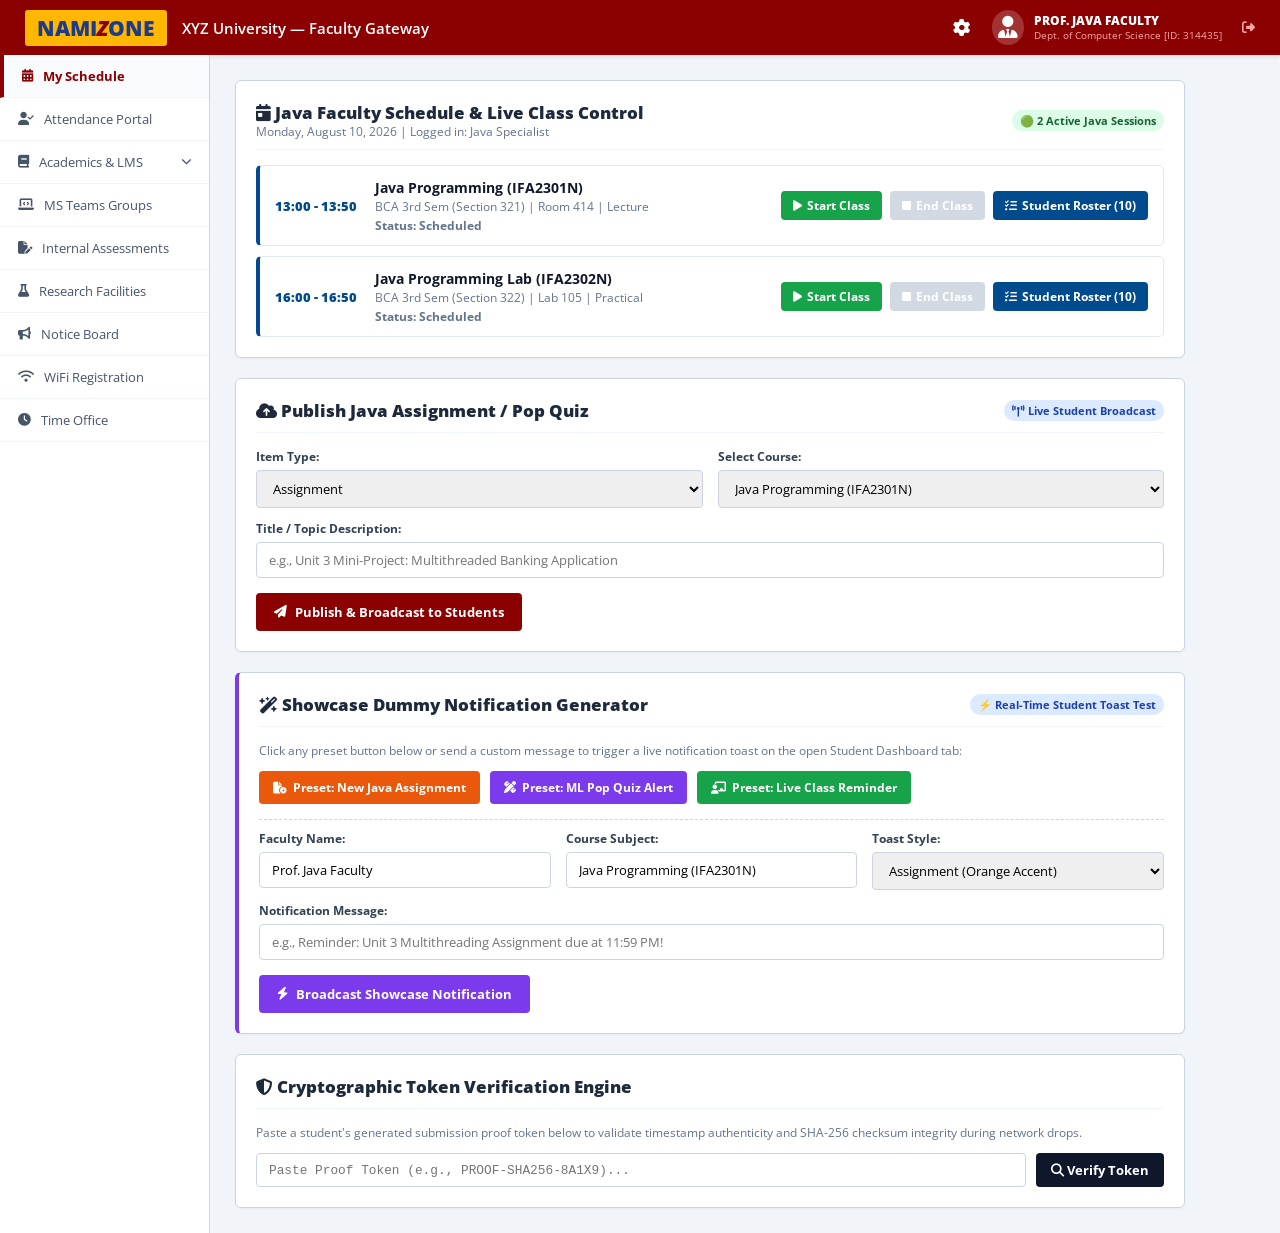
==== faculty-dashboard.html @ 03df03f0 "Initial commit: clean stable baseline" ====
<!DOCTYPE html>
<html lang="en">
<head>
    <meta charset="UTF-8">
    <meta name="viewport" content="width=device-width, initial-scale=1.0">
    <title>NAMIZONE - Faculty Portal</title>
    <link rel="stylesheet" href="faculty.css">
    <link href="https://fonts.googleapis.com/css2?family=Open+Sans:wght@400;600;700;800&display=swap" rel="stylesheet">
    <link rel="stylesheet" href="https://cdnjs.cloudflare.com/ajax/libs/font-awesome/6.4.0/css/all.min.css">
</head>
<body>

    <!-- TOP FACULTY HEADER -->
    <header class="top-header">
        <div class="header-left">
            <div class="logo-box">
                <h1 class="namizone-logo">NAMI<span class="lightning">Z</span>ONE</h1>
            </div>
            <div class="uni-name">XYZ University — Faculty Gateway</div>
        </div>

        <div class="header-right">
            <!-- GEAR ICON FOR DARK/NIGHT MODE TOGGLE -->
            <div class="nav-icon-badge" id="themeToggleBtn" onclick="toggleDarkMode()" title="Toggle Dark/Night Mode">
                <i class="fa-solid fa-gear" id="themeIcon"></i>
            </div>

            <div class="user-profile">
                <i class="fa-solid fa-user-tie staff-avatar"></i>
                <div class="user-info">
                    <span class="user-name">PROF. JAVA FACULTY</span>
                    <span class="user-sub">Dept. of Computer Science [ID: 314435]</span>
                </div>
                <i class="fa-solid fa-right-from-bracket logout-icon" onclick="logout()" title="Logout"></i>
            </div>
        </div>
    </header>

    <div class="faculty-app-layout">
        
        <!-- SIDEBAR NAVIGATION PANEL -->
        <aside class="sidebar">
            <ul class="nav-menu">
                <li class="nav-item active"><i class="fa-solid fa-calendar-days"></i> My Schedule</li>
                
                <!-- ATTENDANCE PORTAL MENU OPTION -->
                <li class="nav-item" onclick="openAttendanceModal('Java Programming (IFA2301N)')">
                    <i class="fa-solid fa-user-check"></i> Attendance Portal
                </li>

                <li class="nav-item dropdown">
                    <i class="fa-solid fa-book"></i> Academics & LMS <i class="fa-solid fa-chevron-down arrow"></i>
                </li>
                <li class="nav-item"><i class="fa-solid fa-laptop-code"></i> MS Teams Groups</li>
                <li class="nav-item"><i class="fa-solid fa-file-pen"></i> Internal Assessments</li>
                <li class="nav-item"><i class="fa-solid fa-flask"></i> Research Facilities</li>
                <li class="nav-item"><i class="fa-solid fa-bullhorn"></i> Notice Board</li>
                <li class="nav-item"><i class="fa-solid fa-wifi"></i> WiFi Registration</li>
                <li class="nav-item"><i class="fa-solid fa-clock"></i> Time Office</li>
            </ul>
        </aside>

        <!-- MAIN DASHBOARD CONTENT -->
        <main class="faculty-main-content">
            
            <!-- SECTION 1: TODAY'S TIMETABLE WITH START / END CLASS CONTROLS -->
            <section class="card timetable-card">
                <div class="card-header">
                    <div>
                        <h2><i class="fa-solid fa-calendar-day"></i> Java Faculty Schedule & Live Class Control</h2>
                        <span class="sub-heading">Monday, August 10, 2026 | Logged in: Java Specialist</span>
                    </div>
                    <span class="badge live">🟢 2 Active Java Sessions</span>
                </div>

                <div class="schedule-list">
                    <!-- Java Slot 1: Theory -->
                    <div class="schedule-item active-slot" id="slot-ifa2301n">
                        <div class="slot-time">13:00 - 13:50</div>
                        <div class="slot-details">
                            <strong>Java Programming (IFA2301N)</strong>
                            <span>BCA 3rd Sem (Section 321) | Room 414 | Lecture</span>
                            <span class="class-status-text" id="status-ifa2301n">Status: Scheduled</span>
                        </div>
                        <div class="slot-actions">
                            <button id="btn-start-ifa2301n" class="btn-class start" onclick="startClass('Java Programming (IFA2301N)', 'ifa2301n')">
                                <i class="fa-solid fa-play"></i> Start Class
                            </button>
                            <button id="btn-end-ifa2301n" class="btn-class end disabled" disabled onclick="endClass('Java Programming (IFA2301N)', 'ifa2301n')">
                                <i class="fa-solid fa-stop"></i> End Class
                            </button>
                            <button class="btn-class att-roster" onclick="openAttendanceModal('Java Programming (IFA2301N)')">
                                <i class="fa-solid fa-list-check"></i> Student Roster (10)
                            </button>
                        </div>
                    </div>

                    <!-- Java Slot 2: Lab -->
                    <div class="schedule-item active-slot" id="slot-ifa2302n">
                        <div class="slot-time">16:00 - 16:50</div>
                        <div class="slot-details">
                            <strong>Java Programming Lab (IFA2302N)</strong>
                            <span>BCA 3rd Sem (Section 322) | Lab 105 | Practical</span>
                            <span class="class-status-text" id="status-ifa2302n">Status: Scheduled</span>
                        </div>
                        <div class="slot-actions">
                            <button id="btn-start-ifa2302n" class="btn-class start" onclick="startClass('Java Programming Lab (IFA2302N)', 'ifa2302n')">
                                <i class="fa-solid fa-play"></i> Start Class
                            </button>
                            <button id="btn-end-ifa2302n" class="btn-class end disabled" disabled onclick="endClass('Java Programming Lab (IFA2302N)', 'ifa2302n')">
                                <i class="fa-solid fa-stop"></i> End Class
                            </button>
                            <button class="btn-class att-roster" onclick="openAttendanceModal('Java Programming Lab (IFA2302N)')">
                                <i class="fa-solid fa-list-check"></i> Student Roster (10)
                            </button>
                        </div>
                    </div>
                </div>
            </section>

            <!-- SECTION 2: PUBLISH ASSIGNMENT / POP QUIZ -->
            <section class="card upload-card">
                <div class="card-header">
                    <h2><i class="fa-solid fa-cloud-arrow-up"></i> Publish Java Assignment / Pop Quiz</h2>
                    <span class="badge broadcast"><i class="fa-solid fa-tower-broadcast"></i> Live Student Broadcast</span>
                </div>

                <form id="facultyUploadForm" onsubmit="publishFacultyItem(event)">
                    <div class="form-row">
                        <div class="form-group">
                            <label for="postType">Item Type:</label>
                            <select id="postType" required>
                                <option value="assignment">Assignment</option>
                                <option value="quiz">Pop Quiz</option>
                            </select>
                        </div>
                        <div class="form-group">
                            <label for="postSubject">Select Course:</label>
                            <select id="postSubject" required>
                                <option value="Java Programming">Java Programming (IFA2301N)</option>
                                <option value="Java Programming Lab">Java Programming Lab (IFA2302N)</option>
                            </select>
                        </div>
                    </div>

                    <div class="form-group margin-top">
                        <label for="postTitle">Title / Topic Description:</label>
                        <input type="text" id="postTitle" placeholder="e.g., Unit 3 Mini-Project: Multithreaded Banking Application" required>
                    </div>

                    <button type="submit" class="publish-btn">
                        <i class="fa-solid fa-paper-plane"></i> Publish & Broadcast to Students
                    </button>
                </form>
            </section>

            <!-- SECTION 3: DUMMY NOTIFICATION GENERATOR FOR SHOWCASE -->
            <section class="card notification-generator-card">
                <div class="card-header">
                    <h2><i class="fa-solid fa-wand-magic-sparkles"></i> Showcase Dummy Notification Generator</h2>
                    <span class="badge broadcast">⚡ Real-Time Student Toast Test</span>
                </div>
                <p class="section-desc">Click any preset button below or send a custom message to trigger a live notification toast on the open Student Dashboard tab:</p>

                <div class="preset-btn-group">
                    <button class="btn-preset assignment" onclick="triggerQuickDummy('assignment')">
                        <i class="fa-solid fa-file-circle-plus"></i> Preset: New Java Assignment
                    </button>
                    <button class="btn-preset quiz" onclick="triggerQuickDummy('quiz')">
                        <i class="fa-solid fa-pen-ruler"></i> Preset: ML Pop Quiz Alert
                    </button>
                    <button class="btn-preset class" onclick="triggerQuickDummy('class')">
                        <i class="fa-solid fa-chalkboard-user"></i> Preset: Live Class Reminder
                    </button>
                </div>

                <div class="custom-generator-form">
                    <div class="form-row margin-top">
                        <div class="form-group">
                            <label for="dummyAuthor">Faculty Name:</label>
                            <input type="text" id="dummyAuthor" value="Prof. Java Faculty">
                        </div>
                        <div class="form-group">
                            <label for="dummySubject">Course Subject:</label>
                            <input type="text" id="dummySubject" value="Java Programming (IFA2301N)">
                        </div>
                        <div class="form-group">
                            <label for="dummyType">Toast Style:</label>
                            <select id="dummyType">
                                <option value="assignment">Assignment (Orange Accent)</option>
                                <option value="quiz">Pop Quiz (Purple Accent)</option>
                                <option value="class_start">Class Start (Green Accent)</option>
                            </select>
                        </div>
                    </div>

                    <div class="form-group margin-top">
                        <label for="dummyTitle">Notification Message:</label>
                        <input type="text" id="dummyTitle" placeholder="e.g., Reminder: Unit 3 Multithreading Assignment due at 11:59 PM!">
                    </div>

                    <button class="publish-btn dummy-send-btn" onclick="sendCustomDummyNotification()">
                        <i class="fa-solid fa-bolt"></i> Broadcast Showcase Notification
                    </button>
                </div>
            </section>

            <!-- SECTION 4: TOKEN VERIFICATION ENGINE -->
            <section class="card verification-card">
                <div class="card-header">
                    <h2><i class="fa-solid fa-shield-halved"></i> Cryptographic Token Verification Engine</h2>
                </div>
                <p class="section-desc">Paste a student's generated submission proof token below to validate timestamp authenticity and SHA-256 checksum integrity during network drops.</p>

                <div class="input-group">
                    <input type="text" id="tokenInput" placeholder="Paste Proof Token (e.g., PROOF-SHA256-8A1X9)...">
                    <button class="verify-btn" onclick="verifyToken()"><i class="fa-solid fa-magnifying-glass"></i> Verify Token</button>
                </div>

                <div id="verificationResult" class="result-box hidden"></div>
            </section>

        </main>
    </div>

    <!-- STUDENT ATTENDANCE PORTAL MODAL (10 STUDENTS XYZ 1 TO 10) -->
    <div id="attendanceModal" class="modal-overlay hidden">
        <div class="modal-card">
            <div class="modal-header">
                <div>
                    <h3><i class="fa-solid fa-clipboard-user"></i> Student Attendance Marking Portal</h3>
                    <span id="modalSubjectTitle" class="modal-sub">Java Programming (IFA2301N)</span>
                </div>
                <button class="modal-close-btn" onclick="closeAttendanceModal()"><i class="fa-solid fa-xmark"></i></button>
            </div>

            <div class="modal-body">
                <p class="roster-hint">Mark attendance status for enrolled students (Section 321):</p>
                
                <div class="student-roster-list">
                    <!-- Student 1 to 10 Roster -->
                    <div class="roster-item">
                        <div class="student-meta"><strong>XYZ Student 1</strong><span>Roll No: A71015849201 | BCA 3rd Sem</span></div>
                        <div class="toggle-group">
                            <label class="toggle-label present"><input type="radio" name="att_std1" value="present" checked> Present</label>
                            <label class="toggle-label absent"><input type="radio" name="att_std1" value="absent"> Absent</label>
                        </div>
                    </div>

                    <div class="roster-item">
                        <div class="student-meta"><strong>XYZ Student 2</strong><span>Roll No: A71015849202 | BCA 3rd Sem</span></div>
                        <div class="toggle-group">
                            <label class="toggle-label present"><input type="radio" name="att_std2" value="present" checked> Present</label>
                            <label class="toggle-label absent"><input type="radio" name="att_std2" value="absent"> Absent</label>
                        </div>
                    </div>

                    <div class="roster-item">
                        <div class="student-meta"><strong>XYZ Student 3</strong><span>Roll No: A71015849203 | BCA 3rd Sem</span></div>
                        <div class="toggle-group">
                            <label class="toggle-label present"><input type="radio" name="att_std3" value="present" checked> Present</label>
                            <label class="toggle-label absent"><input type="radio" name="att_std3" value="absent"> Absent</label>
                        </div>
                    </div>

                    <div class="roster-item">
                        <div class="student-meta"><strong>XYZ Student 4</strong><span>Roll No: A71015849204 | BCA 3rd Sem</span></div>
                        <div class="toggle-group">
                            <label class="toggle-label present"><input type="radio" name="att_std4" value="present" checked> Present</label>
                            <label class="toggle-label absent"><input type="radio" name="att_std4" value="absent"> Absent</label>
                        </div>
                    </div>

                    <div class="roster-item">
                        <div class="student-meta"><strong>XYZ Student 5</strong><span>Roll No: A71015849205 | BCA 3rd Sem</span></div>
                        <div class="toggle-group">
                            <label class="toggle-label present"><input type="radio" name="att_std5" value="present" checked> Present</label>
                            <label class="toggle-label absent"><input type="radio" name="att_std5" value="absent"> Absent</label>
                        </div>
                    </div>

                    <div class="roster-item">
                        <div class="student-meta"><strong>XYZ Student 6</strong><span>Roll No: A71015849206 | BCA 3rd Sem</span></div>
                        <div class="toggle-group">
                            <label class="toggle-label present"><input type="radio" name="att_std6" value="present" checked> Present</label>
                            <label class="toggle-label absent"><input type="radio" name="att_std6" value="absent"> Absent</label>
                        </div>
                    </div>

                    <div class="roster-item">
                        <div class="student-meta"><strong>XYZ Student 7</strong><span>Roll No: A71015849207 | BCA 3rd Sem</span></div>
                        <div class="toggle-group">
                            <label class="toggle-label present"><input type="radio" name="att_std7" value="present" checked> Present</label>
                            <label class="toggle-label absent"><input type="radio" name="att_std7" value="absent"> Absent</label>
                        </div>
                    </div>

                    <div class="roster-item">
                        <div class="student-meta"><strong>XYZ Student 8</strong><span>Roll No: A71015849208 | BCA 3rd Sem</span></div>
                        <div class="toggle-group">
                            <label class="toggle-label present"><input type="radio" name="att_std8" value="present" checked> Present</label>
                            <label class="toggle-label absent"><input type="radio" name="att_std8" value="absent"> Absent</label>
                        </div>
                    </div>

                    <div class="roster-item">
                        <div class="student-meta"><strong>XYZ Student 9</strong><span>Roll No: A71015849209 | BCA 3rd Sem</span></div>
                        <div class="toggle-group">
                            <label class="toggle-label present"><input type="radio" name="att_std9" value="present" checked> Present</label>
                            <label class="toggle-label absent"><input type="radio" name="att_std9" value="absent"> Absent</label>
                        </div>
                    </div>

                    <div class="roster-item">
                        <div class="student-meta"><strong>XYZ Student 10</strong><span>Roll No: A71015849210 | BCA 3rd Sem</span></div>
                        <div class="toggle-group">
                            <label class="toggle-label present"><input type="radio" name="att_std10" value="present" checked> Present</label>
                            <label class="toggle-label absent"><input type="radio" name="att_std10" value="absent"> Absent</label>
                        </div>
                    </div>
                </div>
            </div>

            <div class="modal-footer">
                <button class="btn-submit-att" onclick="submitStudentAttendance()">
                    <i class="fa-solid fa-floppy-disk"></i> Submit & Sync Attendance
                </button>
            </div>
        </div>
    </div>

    <script src="faculty.js"></script>
</body>
</html>
---- faculty.css ----
/* ==========================================================================
   NAMIZONE FACULTY PORTAL — COMPLETE STYLESHEET
   ========================================================================== */

* {
    margin: 0;
    padding: 0;
    box-sizing: border-box;
    font-family: 'Open Sans', sans-serif;
}

body {
    background-color: #f1f5f9;
    color: #0f172a;
    font-size: 13px;
    min-height: 100vh;
}

/* TOP FACULTY HEADER */
.top-header {
    background: #8b0000;
    color: #ffffff;
    height: 55px;
    display: flex;
    justify-content: space-between;
    align-items: center;
    padding: 0 25px;
    box-shadow: 0 2px 4px rgba(0,0,0,0.1);
}

.header-left {
    display: flex;
    align-items: center;
    gap: 15px;
}

.logo-box {
    background: #ffb700;
    padding: 4px 12px;
    border-radius: 3px;
}

.namizone-logo {
    font-size: 1.3rem;
    font-weight: 800;
    color: #1e3a8a;
}

.namizone-logo .lightning {
    color: #8b0000;
    font-style: italic;
}

.uni-name {
    font-size: 0.95rem;
    font-weight: 600;
}

.header-right {
    display: flex;
    align-items: center;
    gap: 15px;
}

.nav-icon-badge {
    position: relative;
    color: #ffffff;
    font-size: 1.1rem;
    cursor: pointer;
    padding: 6px;
    display: flex;
    align-items: center;
    justify-content: center;
}

.user-profile {
    display: flex;
    align-items: center;
    gap: 10px;
}

.staff-avatar {
    font-size: 1.4rem;
    background: rgba(255,255,255,0.2);
    padding: 6px;
    border-radius: 50%;
}

.user-info {
    display: flex;
    flex-direction: column;
    font-size: 0.72rem;
}

.user-name { font-weight: 800; }
.user-sub { color: #fca5a5; font-size: 0.65rem; }

.logout-icon { 
    cursor: pointer; 
    margin-left: 10px; 
    color: #fca5a5; 
    transition: color 0.2s; 
}
.logout-icon:hover { color: #ffffff; }

/* APP LAYOUT WITH SIDEBAR */
.faculty-app-layout {
    display: flex;
    min-height: calc(100vh - 55px);
}

/* SIDEBAR NAVIGATION PANEL */
.sidebar {
    width: 210px;
    background: #ffffff;
    border-right: 1px solid #cbd5e1;
}

.nav-menu {
    list-style: none;
}

.nav-item {
    padding: 12px 18px;
    border-bottom: 1px solid #f1f5f9;
    color: #475569;
    font-size: 0.8rem;
    cursor: pointer;
    display: flex;
    align-items: center;
    gap: 10px;
    transition: background 0.2s, color 0.2s;
}

.nav-item:hover, .nav-item.active {
    background: #f8fafc;
    color: #8b0000;
    font-weight: 700;
    border-left: 4px solid #8b0000;
}

.nav-item .arrow {
    margin-left: auto;
    font-size: 0.65rem;
}

/* MAIN CONTENT CONTAINER */
.faculty-main-content {
    flex: 1;
    padding: 25px;
    display: flex;
    flex-direction: column;
    gap: 20px;
    max-width: 1000px;
}

.card {
    background: #ffffff;
    border-radius: 6px;
    border: 1px solid #cbd5e1;
    padding: 20px;
    box-shadow: 0 1px 3px rgba(0,0,0,0.04);
}

.card-header {
    display: flex;
    justify-content: space-between;
    align-items: center;
    margin-bottom: 15px;
    border-bottom: 1px solid #f1f5f9;
    padding-bottom: 10px;
}

.card-header h2 {
    font-size: 1.05rem;
    color: #1e293b;
    font-weight: 800;
}

.sub-heading {
    display: block;
    font-size: 0.72rem;
    color: #64748b;
    font-weight: normal;
}

.badge {
    font-size: 0.7rem;
    font-weight: 700;
    padding: 3px 8px;
    border-radius: 12px;
}

.badge.live { background: #dcfce7; color: #166534; }
.badge.broadcast { background: #dbeafe; color: #1e40af; }

/* TIMETABLE SCHEDULE ITEMS */
.schedule-list {
    display: flex;
    flex-direction: column;
    gap: 10px;
}

.schedule-item {
    display: flex;
    align-items: center;
    justify-content: space-between;
    padding: 12px 15px;
    background: #f8fafc;
    border: 1px solid #e2e8f0;
    border-radius: 5px;
}

.schedule-item.active-slot {
    border-left: 4px solid #004b8d;
    background: #ffffff;
}

.schedule-item.in-session {
    border-left: 4px solid #16a34a;
    background: #f0fdf4;
}

.slot-time {
    font-weight: 800;
    color: #004b8d;
    width: 100px;
}

.slot-details {
    flex: 1;
    display: flex;
    flex-direction: column;
    gap: 2px;
}

.slot-details strong { font-size: 0.85rem; color: #0f172a; }
.slot-details span { font-size: 0.72rem; color: #64748b; }

.class-status-text {
    font-size: 0.7rem;
    font-weight: 700;
    color: #0284c7;
    margin-top: 2px;
}

.slot-actions {
    display: flex;
    gap: 8px;
}

.btn-class {
    border: none;
    padding: 6px 12px;
    border-radius: 4px;
    font-size: 0.75rem;
    font-weight: bold;
    cursor: pointer;
    display: flex;
    align-items: center;
    gap: 5px;
    transition: background 0.2s, opacity 0.2s;
}

.btn-class.start {
    background: #16a34a;
    color: white;
}
.btn-class.start:hover { background: #15803d; }

.btn-class.end {
    background: #dc2626;
    color: white;
}
.btn-class.end:hover { background: #b91c1c; }

.btn-class.att-roster {
    background: #004b8d;
    color: white;
}
.btn-class.att-roster:hover { background: #0284c7; }

.btn-class.disabled {
    opacity: 0.4;
    cursor: not-allowed;
    background: #94a3b8;
}

/* UPLOAD & PUBLISH FORM */
.form-row { display: flex; gap: 15px; }
.form-group { flex: 1; display: flex; flex-direction: column; gap: 5px; }
.form-group.margin-top { margin-top: 12px; }
.form-group label { font-size: 0.75rem; font-weight: 700; color: #334155; }
.form-group select, .form-group input { 
    padding: 8px 12px; 
    border: 1px solid #cbd5e1; 
    border-radius: 4px; 
    font-size: 0.82rem; 
    outline: none; 
}

.publish-btn {
    margin-top: 15px;
    background: #8b0000;
    color: white;
    border: none;
    padding: 10px 18px;
    border-radius: 4px;
    font-weight: bold;
    cursor: pointer;
    display: flex;
    align-items: center;
    gap: 8px;
    font-size: 0.8rem;
    transition: background 0.2s;
}
.publish-btn:hover { background: #700000; }

/* DUMMY NOTIFICATION GENERATOR STYLES */
.notification-generator-card {
    border-left: 4px solid #7c3aed;
}

.preset-btn-group {
    display: flex;
    gap: 10px;
    margin-bottom: 15px;
    flex-wrap: wrap;
}

.btn-preset {
    border: none;
    padding: 8px 14px;
    border-radius: 4px;
    font-size: 0.75rem;
    font-weight: bold;
    cursor: pointer;
    color: white;
    display: flex;
    align-items: center;
    gap: 6px;
    transition: transform 0.15s, opacity 0.15s;
}

.btn-preset:hover {
    transform: translateY(-1px);
    opacity: 0.95;
}

.btn-preset.assignment { background: #ea580c; }
.btn-preset.quiz { background: #7c3aed; }
.btn-preset.class { background: #16a34a; }

.custom-generator-form {
    border-top: 1px dashed #cbd5e1;
    padding-top: 10px;
}

.dummy-send-btn {
    background: #7c3aed !important;
}
.dummy-send-btn:hover {
    background: #6d28d9 !important;
}

/* VERIFICATION ENGINE */
.section-desc { font-size: 0.78rem; color: #64748b; margin-bottom: 12px; }
.input-group { display: flex; gap: 10px; }
.input-group input { 
    flex: 1; 
    padding: 8px 12px; 
    border: 1px solid #cbd5e1; 
    border-radius: 4px; 
    font-family: monospace; 
    font-size: 0.8rem; 
}

.verify-btn { 
    background: #0f172a; 
    color: white; 
    border: none; 
    padding: 8px 15px; 
    border-radius: 4px; 
    font-weight: bold; 
    cursor: pointer; 
}

.result-box { 
    margin-top: 12px; 
    padding: 12px; 
    border-radius: 4px; 
    font-family: monospace; 
    font-size: 0.75rem; 
    line-height: 1.4; 
}
.result-box.success { background: #f0fdf4; border: 1px solid #86efac; color: #166534; }
.result-box.error { background: #fef2f2; border: 1px solid #fca5a5; color: #991b1b; }

/* MODAL OVERLAY & CARD (ATTENDANCE PORTAL) */
.modal-overlay {
    position: fixed;
    top: 0;
    left: 0;
    width: 100vw;
    height: 100vh;
    background: rgba(15, 23, 42, 0.6);
    backdrop-filter: blur(3px);
    z-index: 10000;
    display: flex;
    align-items: center;
    justify-content: center;
}

.modal-card {
    background: #ffffff;
    width: 100%;
    max-width: 520px;
    border-radius: 8px;
    box-shadow: 0 10px 25px rgba(0,0,0,0.2);
    overflow: hidden;
    animation: fadeInModal 0.2s ease-out;
}

@keyframes fadeInModal {
    from { opacity: 0; transform: scale(0.95); }
    to { opacity: 1; transform: scale(1); }
}

.modal-header {
    background: #8b0000;
    color: white;
    padding: 15px 20px;
    display: flex;
    justify-content: space-between;
    align-items: center;
}

.modal-header h3 {
    font-size: 1rem;
    font-weight: 800;
}

.modal-sub {
    font-size: 0.72rem;
    color: #fca5a5;
    display: block;
    margin-top: 2px;
}

.modal-close-btn {
    background: transparent;
    border: none;
    color: #fca5a5;
    font-size: 1.2rem;
    cursor: pointer;
}
.modal-close-btn:hover { color: white; }

.modal-body {
    padding: 20px;
    max-height: 380px;
    overflow-y: auto;
}

.roster-hint {
    font-size: 0.78rem;
    color: #64748b;
    margin-bottom: 12px;
}

.student-roster-list {
    display: flex;
    flex-direction: column;
    gap: 10px;
}

.roster-item {
    background: #f8fafc;
    border: 1px solid #e2e8f0;
    padding: 10px 14px;
    border-radius: 5px;
    display: flex;
    justify-content: space-between;
    align-items: center;
}

.student-meta {
    display: flex;
    flex-direction: column;
    gap: 2px;
}

.student-meta strong {
    font-size: 0.85rem;
    color: #0f172a;
}

.student-meta span {
    font-size: 0.7rem;
    color: #64748b;
}

.toggle-group {
    display: flex;
    gap: 10px;
}

.toggle-label {
    font-size: 0.75rem;
    font-weight: bold;
    cursor: pointer;
    padding: 4px 8px;
    border-radius: 4px;
    border: 1px solid #cbd5e1;
    background: #ffffff;
}

.toggle-label.present { color: #16a34a; }
.toggle-label.absent { color: #dc2626; }

.modal-footer {
    padding: 12px 20px;
    background: #f1f5f9;
    border-top: 1px solid #e2e8f0;
    display: flex;
    justify-content: flex-end;
}

.btn-submit-att {
    background: #16a34a;
    color: white;
    border: none;
    padding: 8px 16px;
    border-radius: 4px;
    font-weight: bold;
    cursor: pointer;
    font-size: 0.8rem;
    transition: background 0.2s;
}

.btn-submit-att:hover { background: #15803d; }

.hidden { display: none !important; }

/* ==========================================================================
   FACULTY PORTAL — DARK / NIGHT MODE STYLES
   ========================================================================== */

body.dark-mode {
    background-color: #0f172a;
    color: #f8fafc;
}

body.dark-mode .top-header {
    background: #450a0a;
}

body.dark-mode .sidebar {
    background-color: #1e293b;
    border-right-color: #334155;
}

body.dark-mode .nav-item {
    color: #cbd5e1;
    border-bottom-color: #334155;
}

body.dark-mode .nav-item:hover, 
body.dark-mode .nav-item.active {
    background-color: #0f172a;
    color: #fca5a5;
    border-left-color: #ef4444;
}

body.dark-mode .card {
    background-color: #1e293b;
    border-color: #334155;
    color: #f8fafc;
}

body.dark-mode .card-header h2 {
    color: #f8fafc;
}

body.dark-mode .sub-heading,
body.dark-mode .slot-details span,
body.dark-mode .section-desc,
body.dark-mode .roster-hint {
    color: #94a3b8;
}

body.dark-mode .schedule-item {
    background-color: #0f172a;
    border-color: #334155;
}

body.dark-mode .slot-details strong,
body.dark-mode .student-meta strong {
    color: #f8fafc;
}

body.dark-mode .form-group label {
    color: #cbd5e1;
}

body.dark-mode .form-group select, 
body.dark-mode .form-group input,
body.dark-mode .input-group input {
    background-color: #0f172a;
    border-color: #334155;
    color: #f8fafc;
}

body.dark-mode .notification-generator-card {
    border-left-color: #a855f7;
}

body.dark-mode .custom-generator-form {
    border-top-color: #334155;
}

body.dark-mode .roster-item {
    background-color: #0f172a;
    border-color: #334155;
}

body.dark-mode .toggle-label {
    background-color: #1e293b;
    border-color: #334155;
}

body.dark-mode .modal-card {
    background-color: #1e293b;
    color: #f8fafc;
}

body.dark-mode .modal-footer {
    background-color: #0f172a;
    border-top-color: #334155;
}

/* RESPONSIVE LAYOUT */
@media (max-width: 768px) {
    .faculty-app-layout { flex-direction: column; }
    .sidebar { width: 100%; border-right: none; border-bottom: 1px solid #cbd5e1; }
}
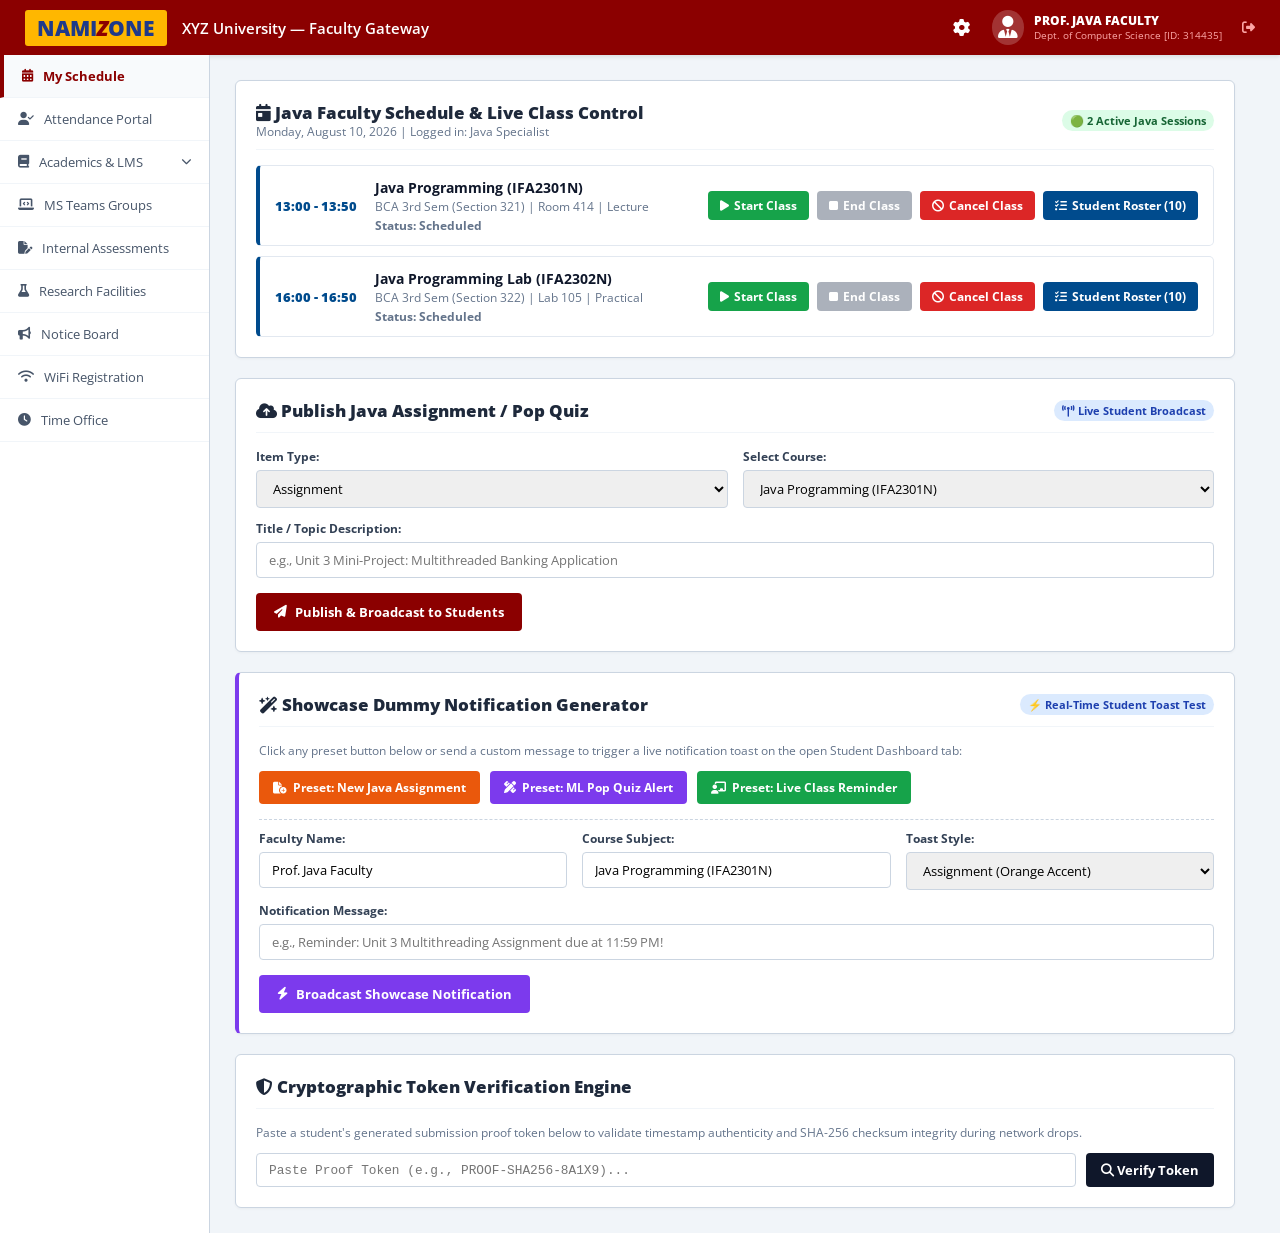
==== commit c1135e41: "Add real-time ongoing and cancelled class status sync between faculty and student dashboards" ====
--- a/faculty-dashboard.html
+++ b/faculty-dashboard.html
@@ -63,7 +63,7 @@
         <!-- MAIN DASHBOARD CONTENT -->
         <main class="faculty-main-content">
             
-            <!-- SECTION 1: TODAY'S TIMETABLE WITH START / END CLASS CONTROLS -->
+            <!-- SECTION 1: TODAY'S TIMETABLE WITH START / END / CANCEL CLASS CONTROLS -->
             <section class="card timetable-card">
                 <div class="card-header">
                     <div>
@@ -89,6 +89,9 @@
                             <button id="btn-end-ifa2301n" class="btn-class end disabled" disabled onclick="endClass('Java Programming (IFA2301N)', 'ifa2301n')">
                                 <i class="fa-solid fa-stop"></i> End Class
                             </button>
+                            <button id="btn-cancel-ifa2301n" class="btn-class cancel" onclick="cancelClass('Java Programming (IFA2301N)', 'ifa2301n')">
+                                <i class="fa-solid fa-ban"></i> Cancel Class
+                            </button>
                             <button class="btn-class att-roster" onclick="openAttendanceModal('Java Programming (IFA2301N)')">
                                 <i class="fa-solid fa-list-check"></i> Student Roster (10)
                             </button>
@@ -110,6 +113,9 @@
                             <button id="btn-end-ifa2302n" class="btn-class end disabled" disabled onclick="endClass('Java Programming Lab (IFA2302N)', 'ifa2302n')">
                                 <i class="fa-solid fa-stop"></i> End Class
                             </button>
+                            <button id="btn-cancel-ifa2302n" class="btn-class cancel" onclick="cancelClass('Java Programming Lab (IFA2302N)', 'ifa2302n')">
+                                <i class="fa-solid fa-ban"></i> Cancel Class
+                            </button>
                             <button class="btn-class att-roster" onclick="openAttendanceModal('Java Programming Lab (IFA2302N)')">
                                 <i class="fa-solid fa-list-check"></i> Student Roster (10)
                             </button>
@@ -238,7 +244,6 @@
                 <p class="roster-hint">Mark attendance status for enrolled students (Section 321):</p>
                 
                 <div class="student-roster-list">
-                    <!-- Student 1 to 10 Roster -->
                     <div class="roster-item">
                         <div class="student-meta"><strong>XYZ Student 1</strong><span>Roll No: A71015849201 | BCA 3rd Sem</span></div>
                         <div class="toggle-group">
--- a/faculty.css
+++ b/faculty.css
@@ -1,5 +1,5 @@
 /* ==========================================================================
-   NAMIZONE FACULTY PORTAL — COMPLETE STYLESHEET
+   NAMIZONE FACULTY PORTAL — COMPLETE STYLESHEET WITH CLASS CONTROLS
    ========================================================================== */
 
 * {
@@ -151,7 +151,7 @@
     display: flex;
     flex-direction: column;
     gap: 20px;
-    max-width: 1000px;
+    max-width: 1050px;
 }
 
 .card {
@@ -209,6 +209,7 @@
     background: #f8fafc;
     border: 1px solid #e2e8f0;
     border-radius: 5px;
+    transition: border 0.3s, background 0.3s;
 }
 
 .schedule-item.active-slot {
@@ -246,7 +247,9 @@
 
 .slot-actions {
     display: flex;
+    align-items: center;
     gap: 8px;
+    flex-wrap: wrap;
 }
 
 .btn-class {
@@ -269,10 +272,16 @@
 .btn-class.start:hover { background: #15803d; }
 
 .btn-class.end {
+    background: #475569;
+    color: white;
+}
+.btn-class.end:hover { background: #334155; }
+
+.btn-class.cancel {
     background: #dc2626;
     color: white;
 }
-.btn-class.end:hover { background: #b91c1c; }
+.btn-class.cancel:hover { background: #b91c1c; }
 
 .btn-class.att-roster {
     background: #004b8d;
@@ -280,10 +289,11 @@
 }
 .btn-class.att-roster:hover { background: #0284c7; }
 
-.btn-class.disabled {
-    opacity: 0.4;
+.btn-class.disabled,
+.btn-class:disabled {
+    opacity: 0.45;
     cursor: not-allowed;
-    background: #94a3b8;
+    pointer-events: none;
 }
 
 /* UPLOAD & PUBLISH FORM */
